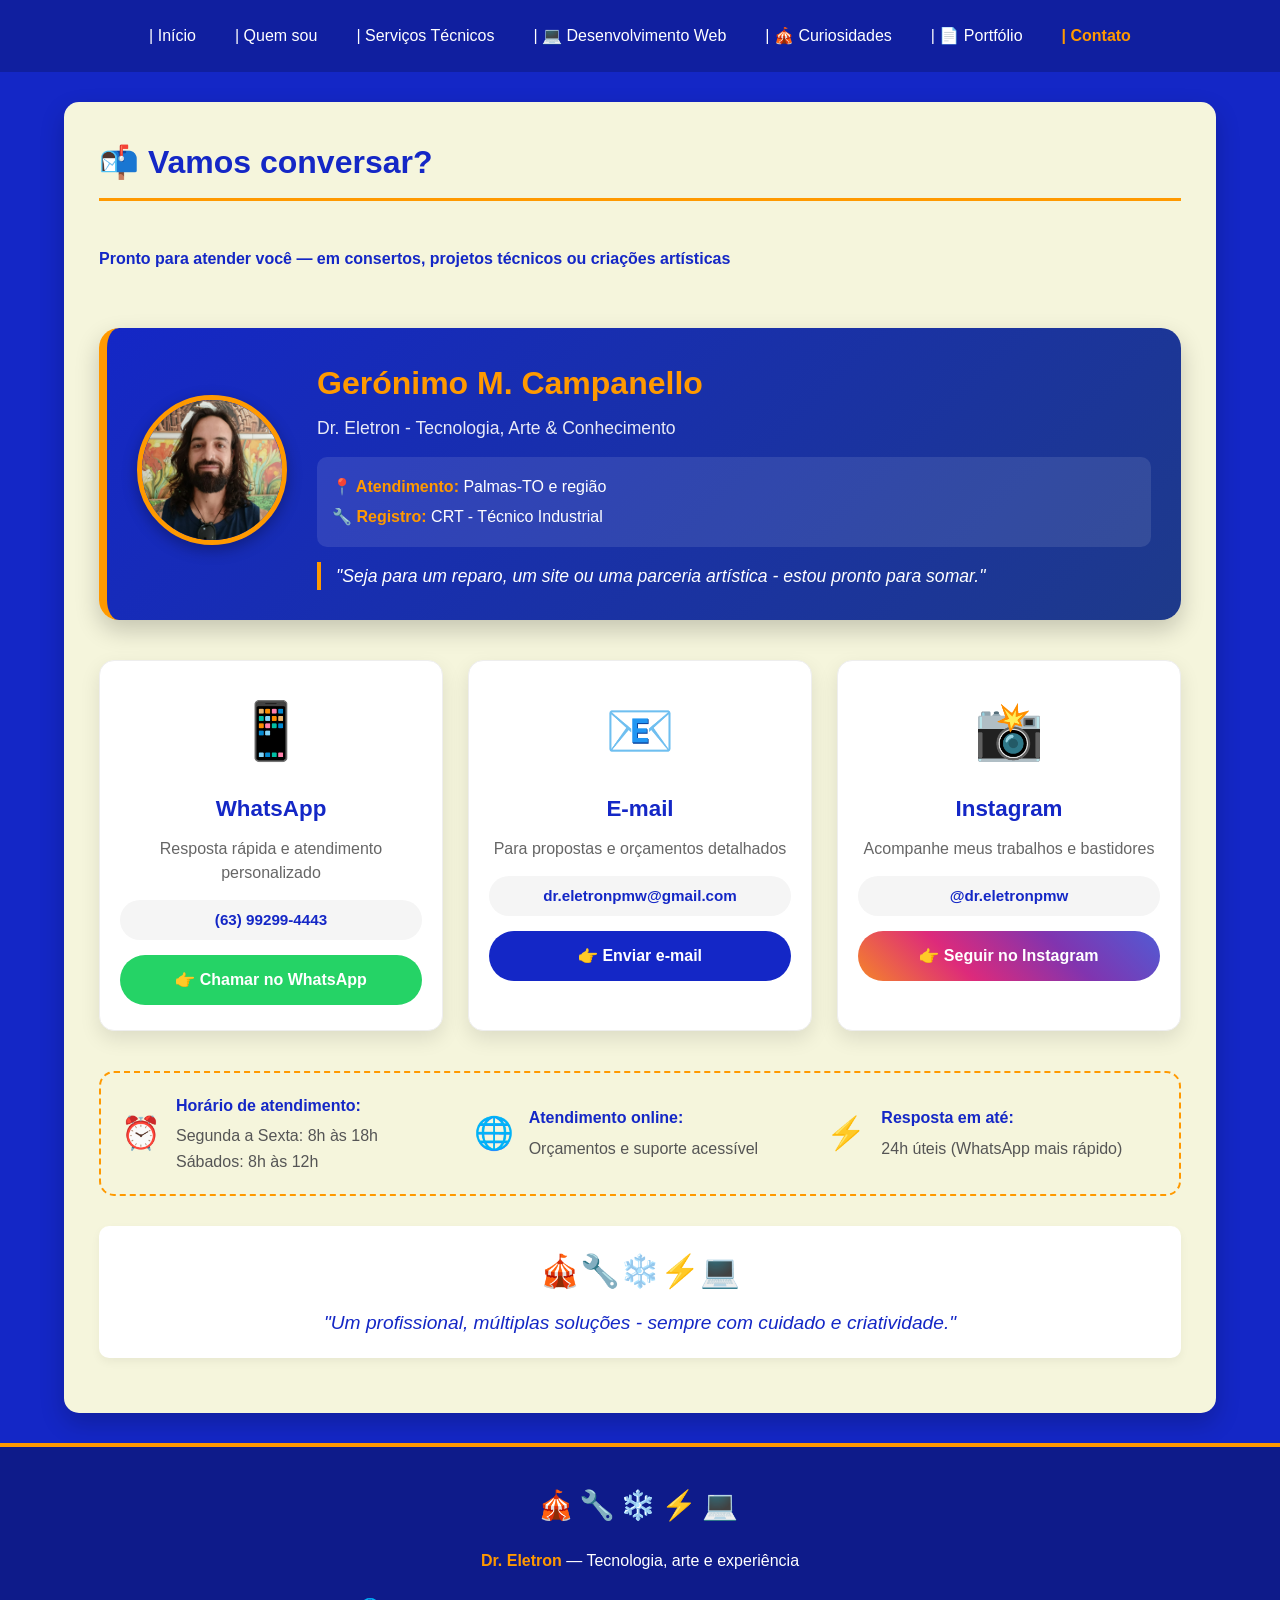
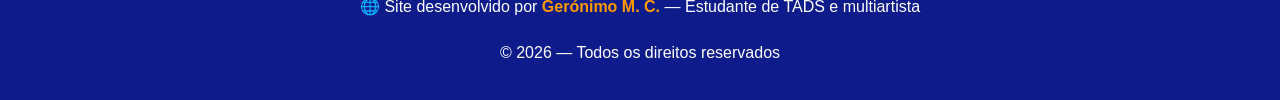
==== contato.html @ faa20d3a "Primeira versão do site Dr.Eletron" ====
<!DOCTYPE html>
<html lang="pt-br">

<head>
    <meta charset="UTF-8">
    <meta name="viewport" content="width=device-width, initial-scale=1.0">
    <title>Dr. Eletron - Contato</title>
    <link rel="stylesheet" href="estilo.css">
</head>

<body>
    <header>
        <div class="div-links"><a href="index.html">| Início</a></div>
        <div class="div-links"><a href="quemSou.html">| Quem sou</a></div>
        <div class="div-links"><a href="servicos.html">| Serviços Técnicos</a></div>
        <div class="div-links"><a href="dev.html">| 💻 Desenvolvimento Web</a></div>
        <div class="div-links"><a href="curiosidades.html">| 🎪 Curiosidades</a></div>
        <div class="div-links"><a href="curriculo.html">| 📄 Portfólio</a></div>
        <div class="div-links"><a href="contato.html"><span>| Contato</span></a></div>
    </header>

    <article class="art-apresentacao">
        <h2>📬 Vamos conversar?</h2>
        <br>
        
        <span>Pronto para atender você — em consertos, projetos técnicos ou criações artísticas</span>
        <br><br>

        <!-- ===== CARD PRINCIPAL COM FOTO ===== -->
        <div class="contato-card-principal">
            <div class="contato-foto">
                <img src="img/gero/geroncio.jpeg" alt="Gerónimo - Dr. Eletron" class="contato-img">
            </div>
            <div class="contato-info">
                <h3>Gerónimo M. Campanello</h3>
                <p class="contato-subtitulo">Dr. Eletron - Tecnologia, Arte & Conhecimento</p>
                
                <div class="contato-dados">
                    <p><strong>📍 Atendimento:</strong> Palmas-TO e região</p>
                    <p><strong>🔧 Registro:</strong> CRT - Técnico Industrial</p>
                </div>
                
                <p class="contato-frase">"Seja para um reparo, um site ou uma parceria artística - estou pronto para somar."</p>
            </div>
        </div>

        <!-- ===== CARDS DE CONTATO ===== -->
        <div class="contato-cards-grid">
            
            <!-- WHATSAPP -->
            <div class="contato-card whatsapp">
                <div class="card-icone">📱</div>
                <h4 class="card-titulo">WhatsApp</h4>
                <p class="card-texto">Resposta rápida e atendimento personalizado</p>
                <p class="card-info">(63) 99299-4443</p>
                <a href="https://wa.me/5563992994443" target="_blank" class="card-botao whatsapp-botao">
                    👉 Chamar no WhatsApp
                </a>
            </div>

            <!-- E-MAIL -->
            <div class="contato-card email">
                <div class="card-icone">📧</div>
                <h4 class="card-titulo">E-mail</h4>
                <p class="card-texto">Para propostas e orçamentos detalhados</p>
                <p class="card-info">dr.eletronpmw@gmail.com</p>
                <a href="mailto: dr.eletronpmw@gmail.com" class="card-botao email-botao">
                    👉 Enviar e-mail
                </a>
            </div>

            <!-- INSTAGRAM -->
            <div class="contato-card instagram">
                <div class="card-icone">📸</div>
                <h4 class="card-titulo">Instagram</h4>
                <p class="card-texto">Acompanhe meus trabalhos e bastidores</p>
                <p class="card-info">@dr.eletronpmw</p>
                <a href="https://instagram.com/dr.eletronpmw" target="_blank" class="card-botao instagram-botao">
                    👉 Seguir no Instagram
                </a>
            </div>
        </div>

        <!-- ===== HORÁRIOS E INFORMAÇÕES ===== -->
        <div class="contato-info-extra">
            <div class="info-extra-item">
                <span class="extra-icone">⏰</span>
                <div class="extra-texto">
                    <strong>Horário de atendimento:</strong>
                    <p>Segunda a Sexta: 8h às 18h<br>Sábados: 8h às 12h</p>
                </div>
            </div>
            
            <div class="info-extra-item">
                <span class="extra-icone">🌐</span>
                <div class="extra-texto">
                    <strong>Atendimento online:</strong>
                    <p>Orçamentos e suporte acessível</p>
                </div>
            </div>
            
            <div class="info-extra-item">
                <span class="extra-icone">⚡</span>
                <div class="extra-texto">
                    <strong>Resposta em até:</strong>
                    <p>24h úteis (WhatsApp mais rápido)</p>
                </div>
            </div>
        </div>

        <!-- ===== FRASE FINAL ===== -->
        <div class="contato-frase-final">
            <p>🎪🔧❄️⚡💻</p>
            <p><em>"Um profissional, múltiplas soluções - sempre com cuidado e criatividade."</em></p>
        </div>

    </article>

    <footer>
        <div class="div-footer">
            <p>🎪🔧❄️⚡💻</p>
            <p><strong>Dr. Eletron</strong> — Tecnologia, arte e experiência</p>
            <p>🌐 Site desenvolvido por <strong>Gerónimo M. C.</strong> — Estudante de TADS e multiartista</p>
            <p>© 2026 — Todos os direitos reservados</p>
        </div>
    </footer>
</body>

</html>
---- estilo.css ----
/* ===== VARIÁVEIS GLOBAIS (cores da logo) ===== */
:root {
    --azul-dr: #1427c6;
    --laranja: #ff9900;
    --amarelo: #f1d700;
    --branco: #ffffff;
    --bege: #f5f5dc;
    --cinza-claro: #f0f0f0;
    --cinza-escuro: #333333;
}

* {
    margin: 0;
    padding: 0;
    box-sizing: border-box;
}

body {
    background-color: var(--azul-dr);
    font-family: 'Segoe UI', Tahoma, Geneva, Verdana, sans-serif;
    line-height: 1.6;
}

/* ===== HEADER ===== */
header {
    display: flex;
    flex-direction: row;
    flex-wrap: wrap;
    gap: 5px;
    color: var(--branco);
    padding: 15px 20px;
    justify-content: center;
    background-color: rgba(0, 0, 0, 0.2);
}

.div-links {
    color: var(--branco);
    padding: 8px 12px;
    transition: all 0.3s ease;
}

.div-links a {
    text-decoration: none;
    color: var(--branco);
    font-weight: 500;
    padding: 8px 5px;
    transition: all 0.3s ease;
}

/* Link ativo (página atual) */
.div-links a span {
    color: var(--laranja);
    font-weight: bold;
}

.div-links a:hover {
    background-color: var(--laranja);
    color: var(--azul-dr);
    border-radius: 8px;
    padding: 8px 12px;
    transform: scale(1.05);
}

.div-links a:hover span {
    color: var(--azul-dr);
}

/* ===== ARTIGO PRINCIPAL ===== */
.art-apresentacao {
    margin: 30px auto;
    width: 90%;
    max-width: 1200px;
    background-color: var(--bege);
    padding: 35px;
    border-radius: 15px;
    box-shadow: 0 10px 25px rgba(0, 0, 0, 0.2);
}

.art-apresentacao h2 {
    color: var(--azul-dr);
    font-size: 2em;
    border-bottom: 3px solid var(--laranja);
    padding-bottom: 10px;
    margin-bottom: 20px;
}

.art-apresentacao span {
    font-weight: bolder;
    color: var(--azul-dr);
}

.art-apresentacao span strong {
    color: var(--laranja);
}

/* ===== BLOCOS DE SERVIÇO ===== */
.bloco-servico {
    background-color: var(--branco);
    border-radius: 12px;
    padding: 25px;
    margin-bottom: 30px;
    box-shadow: 0 5px 15px rgba(0, 0, 0, 0.1);
    border-left: 6px solid var(--laranja);
    transition: transform 0.3s ease;
}

.bloco-servico:hover {
    transform: translateY(-5px);
    box-shadow: 0 8px 20px rgba(0, 0, 0, 0.15);
}

/* Cores diferentes para cada tipo (mantendo identidade) */
.bloco-climatizacao {
    border-left-color: var(--azul-dr);
}

.bloco-refrigeracao {
    border-left-color: #00a8b0; /* tom complementar */
}

.bloco-eletrica {
    border-left-color: var(--laranja);
}

.bloco-diferenciais {
    border-left-color: var(--amarelo);
}

.bloco-processo {
    border-left-color: #4CAF50; /* verde para processo */
}

.titulo-bloco {
    font-size: 1.8em;
    margin-top: 0;
    margin-bottom: 20px;
    color: var(--azul-dr);
    border-bottom: 2px solid var(--laranja);
    padding-bottom: 10px;
    display: flex;
    align-items: center;
    gap: 10px;
}

/* ===== LAYOUT DOS BLOCOS ===== */
.conteudo-bloco {
    display: flex;
    flex-wrap: wrap;
    gap: 30px;
    align-items: flex-start;
}

.imagem-bloco {
    flex: 1;
    min-width: 280px;
}

.descricao-bloco {
    flex: 2;
    min-width: 300px;
}

/* ===== IMAGENS ===== */
.img-servico, .img-f-basic {
    width: 100%;
    max-width: 350px;
    height: auto;
    max-height: 300px;
    object-fit: cover;
    border-radius: 12px;
    box-shadow: 0 6px 15px rgba(0, 0, 0, 0.2);
    transition: all 0.3s ease;
    border: 3px solid transparent;
}

.img-servico:hover, .img-f-basic:hover {
    transform: scale(1.02);
    border: 3px solid var(--laranja);
    box-shadow: 0 10px 25px rgba(255, 153, 0, 0.3);
}

.imagem-secundaria {
    margin-top: 20px;
    text-align: center;
}

.imagem-secundaria .img-servico {
    max-width: 250px;
}

/* Placeholder para imagens futuras */
.placeholder {
    background: linear-gradient(135deg, var(--azul-dr) 0%, #2a3f8a 100%);
    border-radius: 12px;
    height: 220px;
    display: flex;
    align-items: center;
    justify-content: center;
    text-align: center;
    color: var(--branco);
    font-style: italic;
    border: 2px dashed var(--laranja);
}

.placeholder-conteudo span {
    font-size: 3.5em;
    display: block;
    color: var(--laranja);
}

.placeholder-conteudo p {
    color: var(--branco);
    margin-top: 10px;
}

/* ===== LISTAS ===== */
.descricao-bloco ul, .descricao-bloco ol {
    padding-left: 25px;
    line-height: 1.8;
    margin-top: 15px;
}

.descricao-bloco li {
    margin-bottom: 8px;
    color: #444;
}

.descricao-bloco li::marker {
    color: var(--laranja);
    font-weight: bold;
}

.lista-processo {
    list-style-type: decimal;
    padding-left: 25px;
}

.lista-processo li {
    margin-bottom: 12px;
}

.lista-processo li strong {
    color: var(--azul-dr);
}

/* ===== DIFERENCIAIS ===== */
.conteudo-bloco.diferencial {
    flex-direction: column;
}

.conteudo-bloco.diferencial strong {
    color: var(--azul-dr);
    font-size: 1.1em;
    margin-bottom: 10px;
}

/* ===== BLOCOS ESPECIAIS ===== */
.bloco-atendimento {
    text-align: center;
    background: linear-gradient(135deg, var(--branco) 0%, var(--bege) 100%);
    border-left-color: var(--laranja);
    margin-top: 20px;
}

.bloco-atendimento p {
    margin: 15px 0;
    font-size: 1.1em;
}

.bloco-atendimento p strong {
    color: var(--azul-dr);
}

/* ===== BOTÃO DE CONTATO ===== */
.botao-contato {
    display: inline-block;
    background: linear-gradient(135deg, var(--laranja) 0%, #e68a00 100%);
    color: var(--branco);
    padding: 15px 35px;
    text-decoration: none;
    border-radius: 50px;
    font-weight: bold;
    margin: 20px 0;
    transition: all 0.3s ease;
    font-size: 1.2em;
    border: 2px solid transparent;
    box-shadow: 0 4px 10px rgba(255, 153, 0, 0.3);
}

.botao-contato:hover {
    background: var(--branco);
    color: var(--laranja);
    border: 2px solid var(--laranja);
    transform: scale(1.05);
    box-shadow: 0 6px 15px rgba(255, 153, 0, 0.4);
}

.frase-final {
    font-size: 1.2em;
    color: var(--azul-dr);
    margin-top: 20px;
    font-style: italic;
    border-top: 2px solid var(--amarelo);
    padding-top: 20px;
}

/* ===== FOOTER ===== */
.div-footer {
    margin: 0 auto;
    padding: 30px 15px;
    display: flex;
    flex-direction: column;
    color: var(--branco);
    align-items: center;
    justify-content: center;
    gap: 10px;
    background-color: rgba(0, 0, 0, 0.3);
    border-top: 4px solid var(--laranja);
}

.div-footer p {
    margin: 5px 0;
}

.div-footer p:first-child {
    font-size: 1.8em;
    letter-spacing: 5px;
}

.div-footer strong {
    color: var(--laranja);
}

/* ===== RESPONSIVIDADE ===== */
@media (max-width: 768px) {
    header {
        flex-direction: column;
        align-items: center;
        gap: 10px;
    }
    
    .div-links {
        width: 100%;
        text-align: center;
    }
    
    .div-links a {
        display: block;
        padding: 10px;
    }
    
    .art-apresentacao {
        width: 95%;
        padding: 20px;
    }
    
    .art-apresentacao h2 {
        font-size: 1.6em;
    }
    
    .conteudo-bloco {
        flex-direction: column;
    }
    
    .imagem-bloco {
        text-align: center;
    }
    
    .img-servico, .img-f-basic {
        max-width: 100%;
    }
    
    .titulo-bloco {
        font-size: 1.5em;
    }
    
    .botao-contato {
        padding: 12px 25px;
        font-size: 1em;
    }
}

/* ===== UTILITÁRIOS ===== */
.destaque-laranja {
    color: var(--laranja);
    font-weight: bold;
}

.destaque-azul {
    color: var(--azul-dr);
    font-weight: bold;
}

.borda-amarela {
    border: 2px solid var(--amarelo);
}

.home-header {
    display: flex;
    flex-direction: row;
    align-items: center;
    gap: 25px;
    margin-bottom: 25px;
    flex-wrap: wrap;
}

.foto-perfil-container {
    flex-shrink: 0;
}

.foto-perfil {
    width: 120px;
    height: 120px;
    border-radius: 50%;
    object-fit: cover;
    border: 4px solid var(--laranja, #ff9900);
    box-shadow: 0 5px 15px rgba(0, 0, 0, 0.3);
    transition: transform 0.3s ease, border-color 0.3s ease;
}

.foto-perfil:hover {
    transform: scale(1.05);
    border-color: var(--amarelo, #f1d700);
}

.titulo-container {
    flex: 1;
}

.titulo-container h2 {
    margin-bottom: 0;
}

/* ===== DESTAQUE DA CLÍNICA RENAL ===== */
.destaque-clinica {
    background: linear-gradient(135deg, #1427c6 0%, #1e3a8a 100%);
    border-radius: 10px;
    padding: 15px 20px;
    margin: 15px 0 20px 0;
    border-left: 6px solid #ff9900;
    color: white;
    box-shadow: 0 4px 10px rgba(0, 0, 0, 0.2);
}

.badge-clinica {
    display: inline-block;
    background-color: #ff9900;
    color: #1427c6;
    font-weight: bold;
    padding: 5px 15px;
    border-radius: 30px;
    font-size: 0.9em;
    margin-bottom: 10px;
    letter-spacing: 0.5px;
}

.texto-clinica {
    margin: 5px 0 0 0;
    font-size: 1.05em;
    line-height: 1.5;
}

.texto-clinica strong {
    color: #ff9900;
    font-weight: bold;
}

/* Responsividade para mobile */
@media (max-width: 768px) {
    .home-header {
        flex-direction: column;
        text-align: center;
    }
    
    .foto-perfil {
        width: 100px;
        height: 100px;
    }
    
    .destaque-clinica {
        text-align: center;
    }
}

/* ===== HEADER DA PÁGINA QUEM SOU ===== */
.quem-sou-header {
    display: flex;
    flex-direction: row;
    align-items: center;
    gap: 30px;
    margin-bottom: 20px;
    flex-wrap: wrap;
}

.foto-perfil-container-grande {
    flex-shrink: 0;
}

.foto-perfil-grande {
    width: 150px;
    height: 150px;
    border-radius: 50%;
    object-fit: cover;
    border: 5px solid var(--laranja, #ff9900);
    box-shadow: 0 8px 20px rgba(0, 0, 0, 0.3);
    transition: all 0.3s ease;
}

.foto-perfil-grande:hover {
    transform: scale(1.05) rotate(2deg);
    border-color: var(--amarelo, #f1d700);
}

.titulo-quem-sou {
    flex: 1;
}

.titulo-quem-sou h2 {
    margin-bottom: 0;
    font-size: 2.2em;
}

/* ===== CARD DE APRESENTAÇÃO ===== */
.card-apresentacao {
    background: linear-gradient(135deg, var(--azul-dr, #1427c6) 0%, #1e3a8a 100%);
    border-radius: 15px;
    padding: 20px 25px;
    margin: 15px 0 20px 0;
    color: white;
    box-shadow: 0 5px 15px rgba(0, 0, 0, 0.2);
    border-left: 6px solid var(--laranja, #ff9900);
}

.saudacao {
    display: flex;
    flex-direction: column;
    gap: 5px;
}

.destaque-nome {
    font-size: 1.8em;
    font-weight: bold;
    color: var(--laranja, #ff9900);
}

.subtitulo {
    font-size: 1.2em;
    opacity: 0.9;
}

/* ===== GRID DE FACES PROFISSIONAIS ===== */
.faces-profissionais {
    margin: 30px 0;
}

.faces-profissionais h3 span {
    font-size: 1.5em;
    color: var(--azul-dr, #1427c6);
    border-bottom: 3px solid var(--laranja, #ff9900);
    padding-bottom: 5px;
}

.grid-faces {
    display: grid;
    grid-template-columns: repeat(auto-fit, minmax(250px, 1fr));
    gap: 20px;
    margin-top: 20px;
}

.face-item {
    background-color: var(--branco, #ffffff);
    border-radius: 12px;
    padding: 20px 15px;
    box-shadow: 0 4px 10px rgba(0, 0, 0, 0.1);
    border-left: 4px solid var(--laranja, #ff9900);
    transition: transform 0.3s ease;
    display: flex;
    flex-direction: column;
}

.face-item:hover {
    transform: translateY(-5px);
    box-shadow: 0 8px 20px rgba(255, 153, 0, 0.2);
}

.face-icone {
    font-size: 2.5em;
    margin-bottom: 10px;
}

.face-titulo {
    font-weight: bold;
    font-size: 1.1em;
    color: var(--azul-dr, #1427c6);
    margin-bottom: 8px;
}

.face-desc {
    font-size: 0.95em;
    color: #555;
    line-height: 1.5;
}

/* ===== CARD DE CONTATO RÁPIDO ===== */
.card-contato-rapido {
    background-color: var(--bege, #f5f5dc);
    border-radius: 12px;
    padding: 20px;
    margin: 15px 0;
    text-align: center;
    border: 2px dashed var(--laranja, #ff9900);
}

.card-contato-rapido p span {
    font-size: 1.3em;
}

.botao-contato-pequeno {
    display: inline-block;
    background-color: var(--laranja, #ff9900);
    color: var(--azul-dr, #1427c6);
    padding: 10px 25px;
    text-decoration: none;
    border-radius: 30px;
    font-weight: bold;
    margin-top: 10px;
    transition: all 0.3s ease;
}

.botao-contato-pequeno:hover {
    background-color: var(--azul-dr, #1427c6);
    color: var(--laranja, #ff9900);
    transform: scale(1.05);
}

/* ===== RESPONSIVIDADE PARA QUEM SOU ===== */
@media (max-width: 768px) {
    .quem-sou-header {
        flex-direction: column;
        text-align: center;
    }
    
    .foto-perfil-grande {
        width: 130px;
        height: 130px;
    }
    
    .grid-faces {
        grid-template-columns: 1fr;
    }
    
    .destaque-nome {
        font-size: 1.5em;
    }
}

/* ===== CORREÇÃO DEFINITIVA - DESTAQUE NOME ===== */
.card-apresentacao .saudacao .destaque-nome {
    font-size: 2.2em !important;
    font-weight: 800 !important;
    color: #ff9900 !important;
    text-shadow: 2px 2px 4px rgba(0, 0, 0, 0.3) !important;
    display: block !important;
    margin-bottom: 5px !important;
    letter-spacing: 0.5px !important;
}

.card-apresentacao .saudacao .subtitulo {
    font-size: 1.3em !important;
    color: #ffffff !important;
    opacity: 0.95 !important;
    display: block !important;
    font-style: italic !important;
}

/* Reforço para o card */
.card-apresentacao {
    background: linear-gradient(135deg, #1427c6, #0f1f9e) !important;
    border-left: 8px solid #ff9900 !important;
    padding: 25px 30px !important;
}

/* ===== REGISTRO CRT EM TAMANHO GRANDE ===== */
.registro-crt-container {
    margin: 30px 0;
    padding: 20px;
    background: linear-gradient(135deg, #f8f9fa 0%, #ffffff 100%);
    border-radius: 15px;
    box-shadow: 0 10px 30px rgba(0, 0, 0, 0.15);
    border: 2px solid var(--laranja, #ff9900);
    text-align: center;
}

.registro-titulo {
    color: var(--azul-dr, #1427c6);
    font-size: 1.5em;
    margin-bottom: 20px;
    border-bottom: 2px solid var(--laranja, #ff9900);
    padding-bottom: 10px;
    display: inline-block;
}

.registro-imagem-box {
    max-width: 800px;
    margin: 0 auto;
    padding: 15px;
    background-color: white;
    border-radius: 10px;
    box-shadow: 0 5px 15px rgba(0, 0, 0, 0.1);
}

.registro-crt-imagem {
    width: 100%;
    height: auto;
    border-radius: 8px;
    border: 1px solid #ddd;
    box-shadow: 0 4px 12px rgba(0, 0, 0, 0.1);
}

.registro-legenda {
    margin-top: 15px;
    color: var(--azul-dr, #1427c6);
    font-size: 1.1em;
}

.registro-legenda p {
    margin: 5px 0;
}

.registro-legenda strong {
    color: var(--laranja, #ff9900);
}

/* Responsividade */
@media (max-width: 768px) {
    .registro-imagem-box {
        max-width: 100%;
    }
    
    .registro-titulo {
        font-size: 1.2em;
    }
}

/* Opção ainda mais compacta (só ícone e texto) */
.registro-crt-simples {
    display: flex;
    align-items: center;
    gap: 15px;
    background-color: rgba(255, 255, 255, 0.1);
    padding: 10px 15px;
    border-radius: 8px;
    margin: 20px 0;
}

.registro-icone {
    font-size: 2em;
}

.registro-info-simples {
    display: flex;
    flex-direction: column;
}

.registro-info-simples strong {
    color: var(--laranja, #ff9900);
    font-size: 1em;
}

.registro-info-simples span {
    font-size: 0.9em;
    color: var(--azul-dr, #1427c6);
}

/* Responsividade */
@media (max-width: 768px) {
    .registro-compacto-content {
        flex-direction: column;
        text-align: center;
    }
    
    .registro-badge {
        margin: 0 auto 5px auto;
    }
}

/* ===== PÁGINA DEV - VERSÃO SIMPLES ===== */
.bloco-dev {
    border-left-color: var(--laranja, #ff9900) !important;
}

/* Portfólio real */
.portfolio-real {
    margin: 30px 0;
    padding: 20px;
    background-color: var(--branco);
    border-radius: 15px;
    box-shadow: 0 5px 15px rgba(0, 0, 0, 0.1);
    border: 2px solid var(--laranja);
}

.portfolio-card {
    display: flex;
    align-items: center;
    gap: 25px;
    flex-wrap: wrap;
    margin: 20px 0;
}

.portfolio-info {
    flex: 2;
    min-width: 250px;
}

.portfolio-badge {
    display: inline-block;
    background-color: #4CAF50;
    color: white;
    font-weight: bold;
    font-size: 0.8em;
    padding: 3px 12px;
    border-radius: 20px;
    margin-bottom: 10px;
}

.portfolio-nome {
    font-size: 1.3em;
    margin-bottom: 10px;
}

.portfolio-nome strong {
    color: var(--azul-dr);
}

.portfolio-link {
    display: inline-block;
    margin-top: 10px;
    color: var(--laranja);
    font-weight: bold;
    text-decoration: none;
}

.portfolio-link:hover {
    text-decoration: underline;
}

.portfolio-imagem-placeholder {
    flex: 1;
    min-width: 200px;
    background: linear-gradient(135deg, #f0f0f0, #e0e0e0);
    border-radius: 10px;
    padding: 20px;
    text-align: center;
    border: 2px dashed var(--azul-dr);
}

.portfolio-imagem-placeholder span {
    font-size: 2.5em;
    display: block;
    margin-bottom: 5px;
}

.portfolio-legenda {
    text-align: center;
    font-style: italic;
    color: #666;
    margin-top: 10px;
}

/* Grid de habilidades simplificado */
.skills-mini-grid {
    display: flex;
    flex-wrap: wrap;
    gap: 15px;
    justify-content: center;
    margin: 15px 0;
}

.skill-mini-item {
    background-color: var(--branco);
    border-radius: 30px;
    padding: 8px 18px;
    display: flex;
    align-items: center;
    gap: 8px;
    border: 1px solid var(--laranja);
    box-shadow: 0 2px 5px rgba(0, 0, 0, 0.05);
}

.skill-mini-icone {
    font-size: 1.2em;
}

/* Lista simples */
.lista-simples {
    list-style-type: none;
    padding-left: 0;
}

.lista-simples li {
    margin-bottom: 12px;
    padding-left: 25px;
    position: relative;
}

.lista-simples li::before {
    content: "✓";
    position: absolute;
    left: 0;
    color: var(--laranja);
    font-weight: bold;
}

.lista-simples li strong {
    color: var(--azul-dr);
}

/* Responsividade */
@media (max-width: 768px) {
    .portfolio-card {
        flex-direction: column;
        text-align: center;
    }
    
    .skills-mini-grid {
        flex-direction: column;
        align-items: center;
    }
    
    .skill-mini-item {
        width: 100%;
        justify-content: center;
    }
}

/* ===== SKILLS COM CATEGORIAS ===== */
.categoria-skills {
    margin-bottom: 25px;
}

.categoria-titulo {
    display: block;
    font-weight: bold;
    color: var(--azul-dr, #1427c6);
    margin-bottom: 12px;
    font-size: 1.1em;
    border-left: 4px solid var(--laranja, #ff9900);
    padding-left: 10px;
}

/* Grid de habilidades */
.skills-mini-grid {
    display: flex;
    flex-wrap: wrap;
    gap: 12px;
    margin-bottom: 15px;
}

.skill-mini-item {
    background-color: var(--branco);
    border-radius: 30px;
    padding: 8px 18px;
    display: flex;
    align-items: center;
    gap: 8px;
    border: 1px solid var(--laranja);
    box-shadow: 0 2px 5px rgba(0, 0, 0, 0.05);
    transition: transform 0.2s ease;
}

.skill-mini-item:hover {
    transform: translateY(-2px);
}

/* Itens em estudo */
.skill-mini-item.estudando {
    border: 1px dashed var(--azul-dr, #1427c6);
    background-color: #f0f7ff;
}

.badge-estudo {
    font-size: 0.7em;
    background-color: var(--azul-dr, #1427c6);
    color: white;
    padding: 2px 8px;
    border-radius: 12px;
    margin-left: 5px;
    white-space: nowrap;
}

.skill-mini-icone {
    font-size: 1.2em;
}

.skills-legenda {
    font-size: 0.9em;
    font-style: italic;
    color: #666;
    text-align: center;
    margin-top: 15px;
    padding-top: 10px;
    border-top: 1px solid #ddd;
}

/* Responsividade */
@media (max-width: 768px) {
    .skills-mini-grid {
        flex-direction: row;
        flex-wrap: wrap;
        justify-content: center;
    }
    
    .skill-mini-item {
        width: auto;
        min-width: 120px;
    }
    
    .badge-estudo {
        font-size: 0.6em;
    }
}

/* ===== PÁGINA DE CURIOSIDADES ===== */
.curiosidade-card {
    display: flex;
    gap: 30px;
    background-color: var(--branco);
    border-radius: 15px;
    padding: 25px;
    margin: 25px 0;
    box-shadow: 0 5px 15px rgba(0, 0, 0, 0.08);
    border-left: 6px solid var(--laranja);
    transition: all 0.3s ease;
    flex-wrap: wrap;
}

.curiosidade-card:hover {
    transform: translateX(5px);
    box-shadow: 0 8px 20px rgba(0, 0, 0, 0.12);
}

.curiosidade-card.destaque {
    border-left: 6px solid var(--amarelo);
    background: linear-gradient(135deg, #fff9e6, #ffffff);
}

.curiosidade-imagem {
    flex-shrink: 0;
    width: 200px;
    height: 200px;
    overflow: hidden;
    border-radius: 12px;
    box-shadow: 0 4px 10px rgba(0, 0, 0, 0.15);
    border: 3px solid var(--laranja);
}

.img-curiosidade {
    width: 100%;
    height: 100%;
    object-fit: cover;
    transition: transform 0.5s ease;
}

.img-curiosidade:hover {
    transform: scale(1.05);
}

.curiosidade-conteudo {
    flex: 1;
    min-width: 250px;
}

.curiosidade-titulo {
    color: var(--azul-dr);
    font-size: 1.5em;
    margin-top: 0;
    margin-bottom: 12px;
    border-bottom: 2px solid var(--laranja);
    padding-bottom: 8px;
}

.curiosidade-texto {
    line-height: 1.7;
    color: #444;
    margin-bottom: 15px;
}

.curiosidade-destaque {
    font-style: italic;
    color: var(--laranja);
    font-weight: 500;
    padding: 10px;
    background-color: #fff0e0;
    border-radius: 8px;
    margin: 15px 0 5px 0;
}

.curiosidade-lista {
    list-style-type: none;
    padding-left: 0;
}

.curiosidade-lista li {
    margin-bottom: 8px;
    padding-left: 25px;
    position: relative;
}

.curiosidade-lista li::before {
    content: "🎪";
    position: absolute;
    left: 0;
    opacity: 0.7;
}

/* Link do livro */
.curiosidade-link {
    margin-top: 15px;
}

.link-livro {
    display: inline-block;
    background-color: var(--azul-dr);
    color: white;
    padding: 10px 20px;
    border-radius: 30px;
    text-decoration: none;
    font-weight: bold;
    transition: all 0.3s ease;
}

.link-livro:hover {
    background-color: var(--laranja);
    color: var(--azul-dr);
    transform: scale(1.05);
}

/* Reflexão final */
.curiosidade-reflexao {
    background-color: var(--bege);
    border-radius: 15px;
    padding: 30px;
    margin: 30px 0;
    text-align: center;
    font-size: 1.2em;
    color: var(--azul-dr);
    border: 2px dashed var(--laranja);
}

.reflexao-assinatura {
    margin-top: 20px;
    font-style: italic;
    color: var(--laranja);
    font-weight: bold;
}

/* Responsividade */
@media (max-width: 768px) {
    .curiosidade-card {
        flex-direction: column;
        text-align: center;
    }
    
    .curiosidade-imagem {
        width: 100%;
        max-width: 250px;
        height: 200px;
        margin: 0 auto;
    }
    
    .curiosidade-titulo {
        font-size: 1.3em;
    }
    
    .curiosidade-reflexao {
        padding: 20px;
        font-size: 1.1em;
    }
    
    .curiosidade-lista li {
        text-align: left;
    }
}
/* ===== PROJETOS CULTURAIS ===== */
.projetos-culturais {
    margin: 30px 0;
    padding: 20px;
    background-color: var(--bege);
    border-radius: 15px;
    border-left: 6px solid var(--amarelo);
}

.projetos-culturais h3 span {
    font-size: 1.4em;
    color: var(--azul-dr);
    border-bottom: 2px solid var(--laranja);
    padding-bottom: 5px;
}

.projeto-item {
    display: flex;
    gap: 15px;
    margin: 20px 0;
    padding: 15px;
    background-color: var(--branco);
    border-radius: 10px;
    align-items: flex-start;
}

.projeto-icone {
    font-size: 2em;
    min-width: 50px;
    text-align: center;
}

.projeto-desc {
    flex: 1;
    line-height: 1.6;
}

.projeto-link {
    display: inline-block;
    margin-left: 10px;
    color: var(--laranja);
    font-weight: bold;
    text-decoration: none;
}

.projeto-link:hover {
    text-decoration: underline;
}

/* Ajuste no face-item para link */
.face-item a {
    text-decoration: none;
    font-weight: bold;
}

.face-item a:hover {
    text-decoration: underline;
}

/* ===== PÁGINA DE CONTATO ===== */

/* Card principal com foto */
.contato-card-principal {
    display: flex;
    align-items: center;
    gap: 30px;
    background: linear-gradient(135deg, var(--azul-dr), #1e3a8a);
    border-radius: 20px;
    padding: 30px;
    margin: 30px 0;
    color: white;
    box-shadow: 0 10px 25px rgba(0, 0, 0, 0.2);
    border-left: 8px solid var(--laranja);
    flex-wrap: wrap;
}

.contato-foto {
    flex-shrink: 0;
}

.contato-img {
    width: 150px;
    height: 150px;
    border-radius: 50%;
    object-fit: cover;
    border: 5px solid var(--laranja);
    box-shadow: 0 5px 15px rgba(0, 0, 0, 0.3);
}

.contato-info {
    flex: 1;
}

.contato-info h3 {
    font-size: 2em;
    margin-bottom: 5px;
    color: var(--laranja);
}

.contato-subtitulo {
    font-size: 1.1em;
    opacity: 0.9;
    margin-bottom: 15px;
}

.contato-dados {
    background-color: rgba(255, 255, 255, 0.1);
    border-radius: 10px;
    padding: 12px 15px;
    margin: 15px 0;
}

.contato-dados p {
    margin: 5px 0;
}

.contato-dados strong {
    color: var(--laranja);
}

.contato-frase {
    font-style: italic;
    font-size: 1.1em;
    border-left: 4px solid var(--laranja);
    padding-left: 15px;
}

/* Grid de cards */
.contato-cards-grid {
    display: grid;
    grid-template-columns: repeat(auto-fit, minmax(280px, 1fr));
    gap: 25px;
    margin: 40px 0;
}

.contato-card {
    background-color: var(--branco);
    border-radius: 15px;
    padding: 25px 20px;
    text-align: center;
    box-shadow: 0 8px 20px rgba(0, 0, 0, 0.1);
    transition: all 0.3s ease;
    border: 1px solid #eee;
}

.contato-card:hover {
    transform: translateY(-8px);
    box-shadow: 0 15px 30px rgba(0, 0, 0, 0.15);
}

/* Cores específicas para cada card */
.contato-card.whatsapp:hover {
    border-color: #25D366;
    box-shadow: 0 10px 25px rgba(37, 211, 102, 0.2);
}

.contato-card.email:hover {
    border-color: var(--laranja);
}

.contato-card.instagram:hover {
    border-color: #E1306C;
}

.card-icone {
    font-size: 3.5em;
    margin-bottom: 15px;
}

.card-titulo {
    color: var(--azul-dr);
    font-size: 1.4em;
    margin-bottom: 10px;
}

.card-texto {
    color: #666;
    margin-bottom: 15px;
    line-height: 1.5;
}

.card-info {
    font-weight: bold;
    color: var(--azul-dr);
    background-color: #f5f5f5;
    padding: 8px;
    border-radius: 30px;
    margin: 15px 0;
    font-size: 0.95em;
}

.card-botao {
    display: inline-block;
    width: 100%;
    padding: 12px 0;
    border-radius: 50px;
    text-decoration: none;
    font-weight: bold;
    transition: all 0.3s ease;
    color: white;
}

.whatsapp-botao {
    background-color: #25D366;
}

.whatsapp-botao:hover {
    background-color: #128C7E;
    transform: scale(1.02);
}

.email-botao {
    background-color: var(--azul-dr);
}

.email-botao:hover {
    background-color: var(--laranja);
    color: var(--azul-dr);
}

.instagram-botao {
    background: linear-gradient(45deg, #F58529, #DD2A7B, #8134AF, #515BD4);
}

.instagram-botao:hover {
    opacity: 0.9;
    transform: scale(1.02);
}

/* Informações extras */
.contato-info-extra {
    display: flex;
    flex-wrap: wrap;
    gap: 20px;
    margin: 30px 0;
    padding: 20px;
    background-color: var(--bege);
    border-radius: 15px;
    border: 2px dashed var(--laranja);
}

.info-extra-item {
    flex: 1;
    min-width: 200px;
    display: flex;
    align-items: center;
    gap: 15px;
}

.extra-icone {
    font-size: 2em;
}

.extra-texto strong {
    color: var(--azul-dr);
    display: block;
    margin-bottom: 5px;
}

.extra-texto p {
    color: #555;
}

/* Frase final */
.contato-frase-final {
    text-align: center;
    margin: 30px 0 20px;
    padding: 20px;
    background-color: var(--branco);
    border-radius: 10px;
    box-shadow: 0 4px 10px rgba(0, 0, 0, 0.05);
}

.contato-frase-final p:first-child {
    font-size: 2em;
    margin-bottom: 10px;
}

.contato-frase-final em {
    color: var(--azul-dr);
    font-size: 1.2em;
}

/* Responsividade */
@media (max-width: 768px) {
    .contato-card-principal {
        flex-direction: column;
        text-align: center;
    }
    
    .contato-info h3 {
        font-size: 1.6em;
    }
    
    .contato-frase {
        text-align: left;
    }
    
    .info-extra-item {
        flex-direction: column;
        text-align: center;
    }
    
    .contato-cards-grid {
        grid-template-columns: 1fr;
    }
}
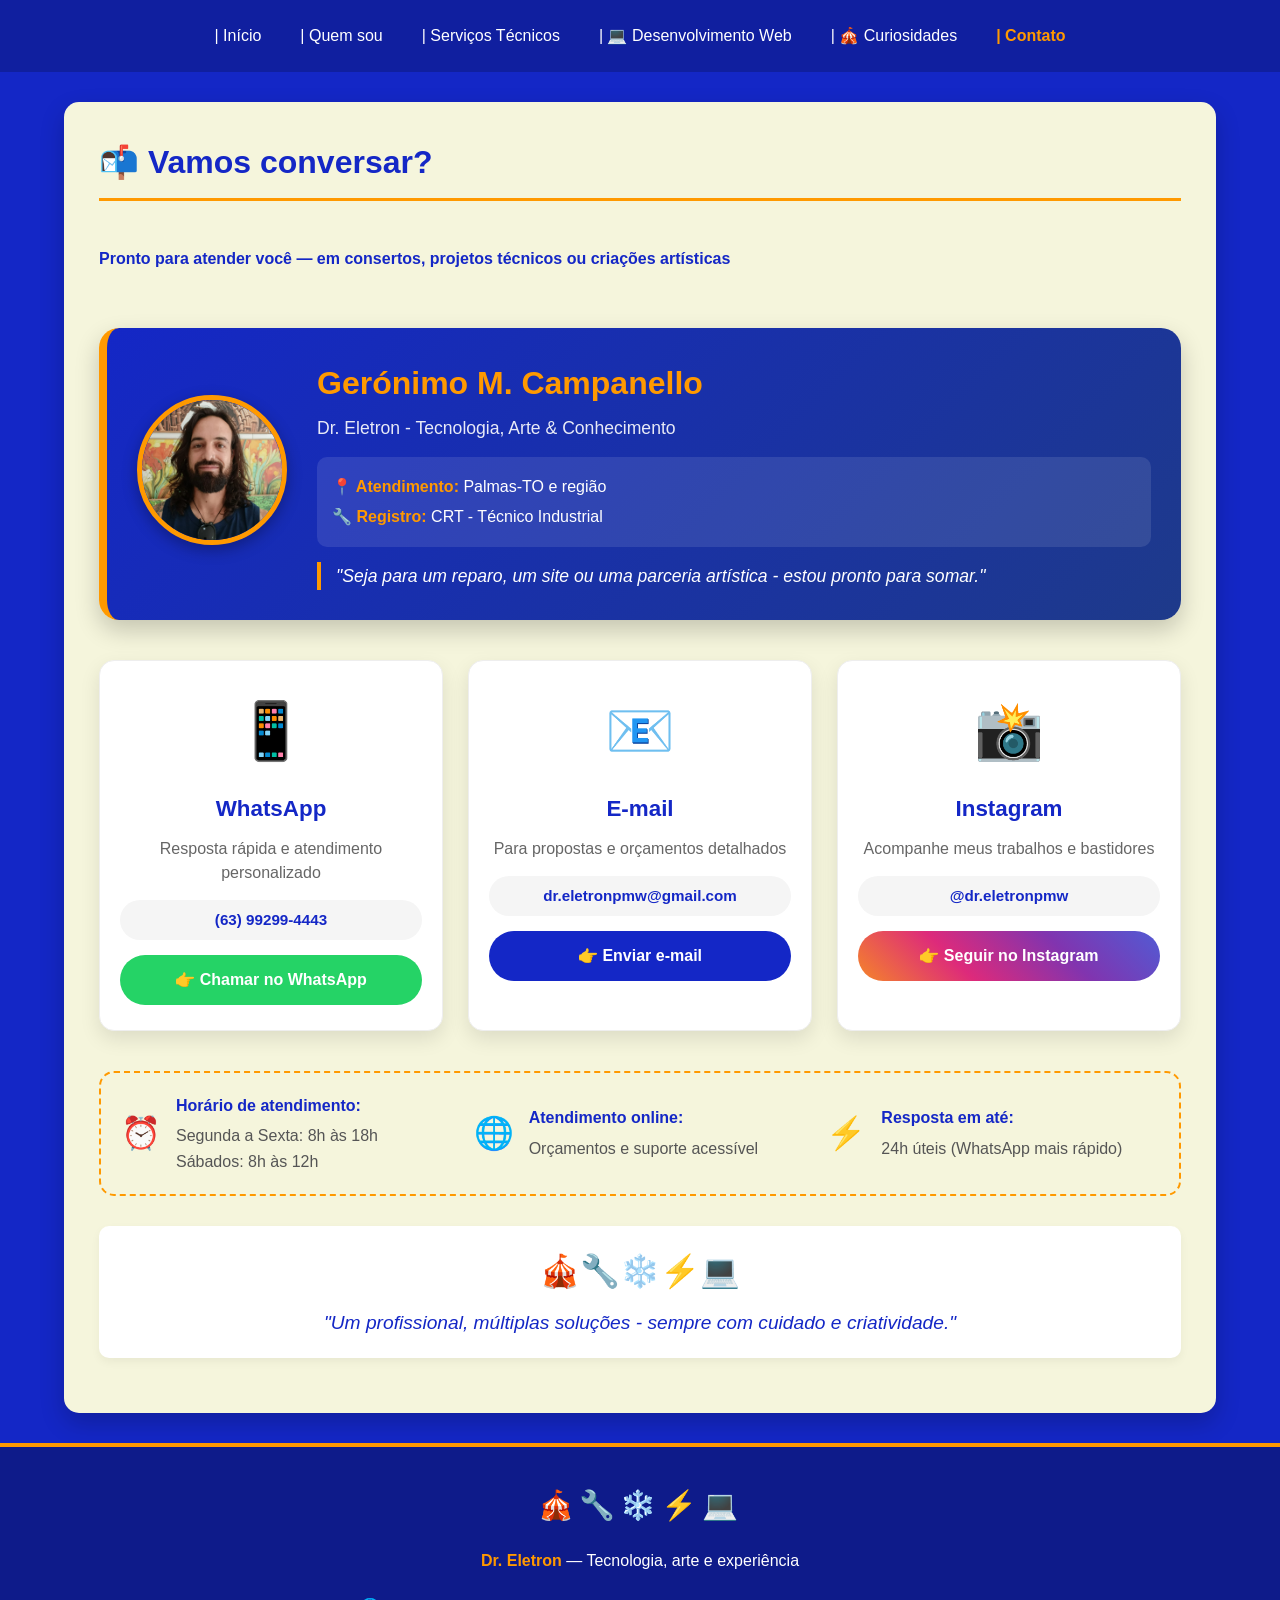
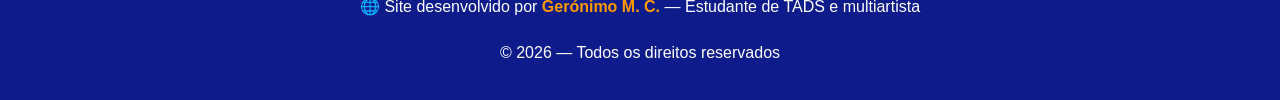
==== commit 89781b22: "atualizando contato" ====
--- a/contato.html
+++ b/contato.html
@@ -15,7 +15,6 @@
         <div class="div-links"><a href="servicos.html">| Serviços Técnicos</a></div>
         <div class="div-links"><a href="dev.html">| 💻 Desenvolvimento Web</a></div>
         <div class="div-links"><a href="curiosidades.html">| 🎪 Curiosidades</a></div>
-        <div class="div-links"><a href="curriculo.html">| 📄 Portfólio</a></div>
         <div class="div-links"><a href="contato.html"><span>| Contato</span></a></div>
     </header>
 
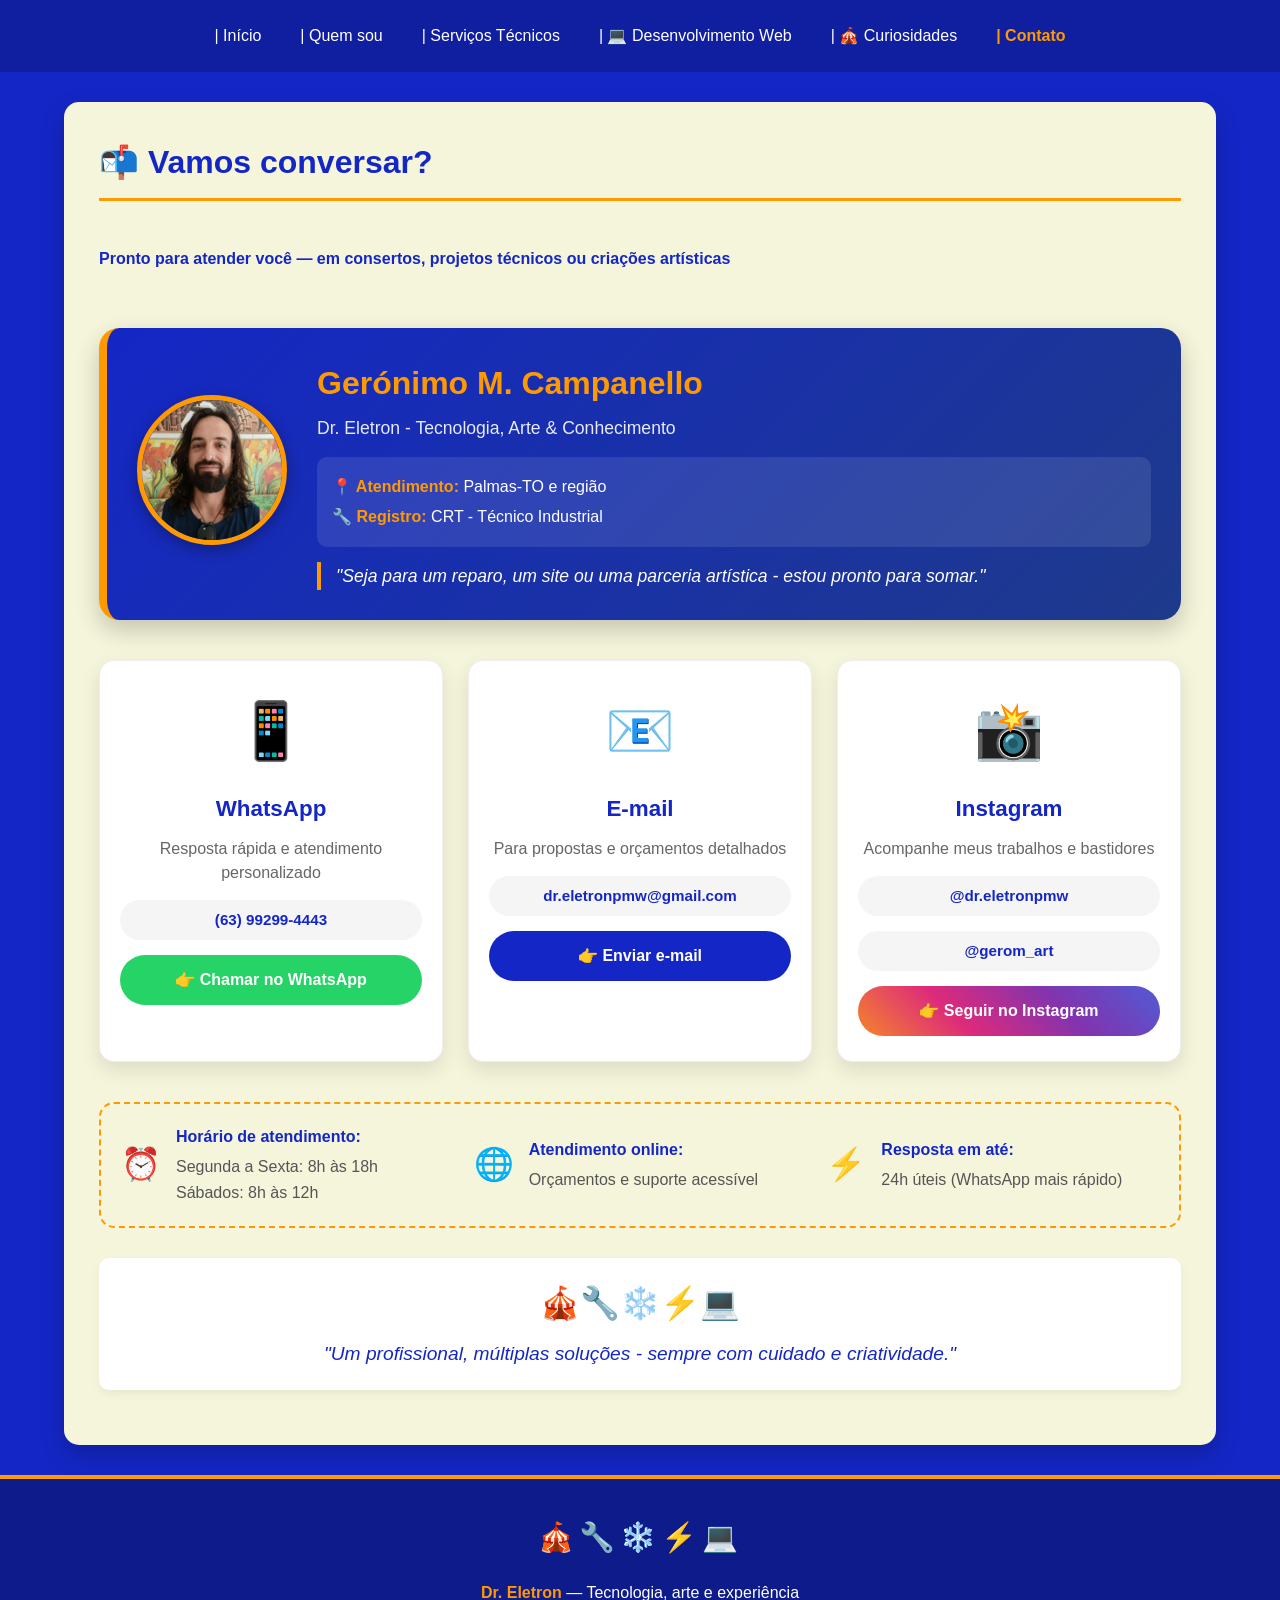
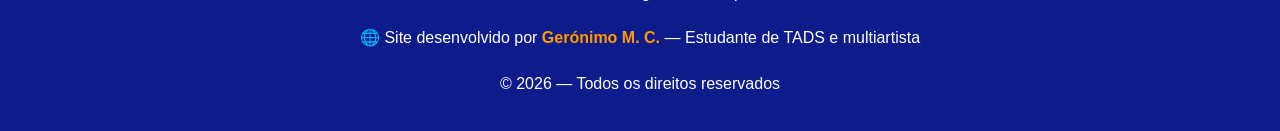
==== commit 29d790ce: "atualizano elementos" ====
--- a/contato.html
+++ b/contato.html
@@ -74,6 +74,7 @@
                 <h4 class="card-titulo">Instagram</h4>
                 <p class="card-texto">Acompanhe meus trabalhos e bastidores</p>
                 <p class="card-info">@dr.eletronpmw</p>
+                 <p class="card-info">@gerom_art</p>
                 <a href="https://instagram.com/dr.eletronpmw" target="_blank" class="card-botao instagram-botao">
                     👉 Seguir no Instagram
                 </a>
